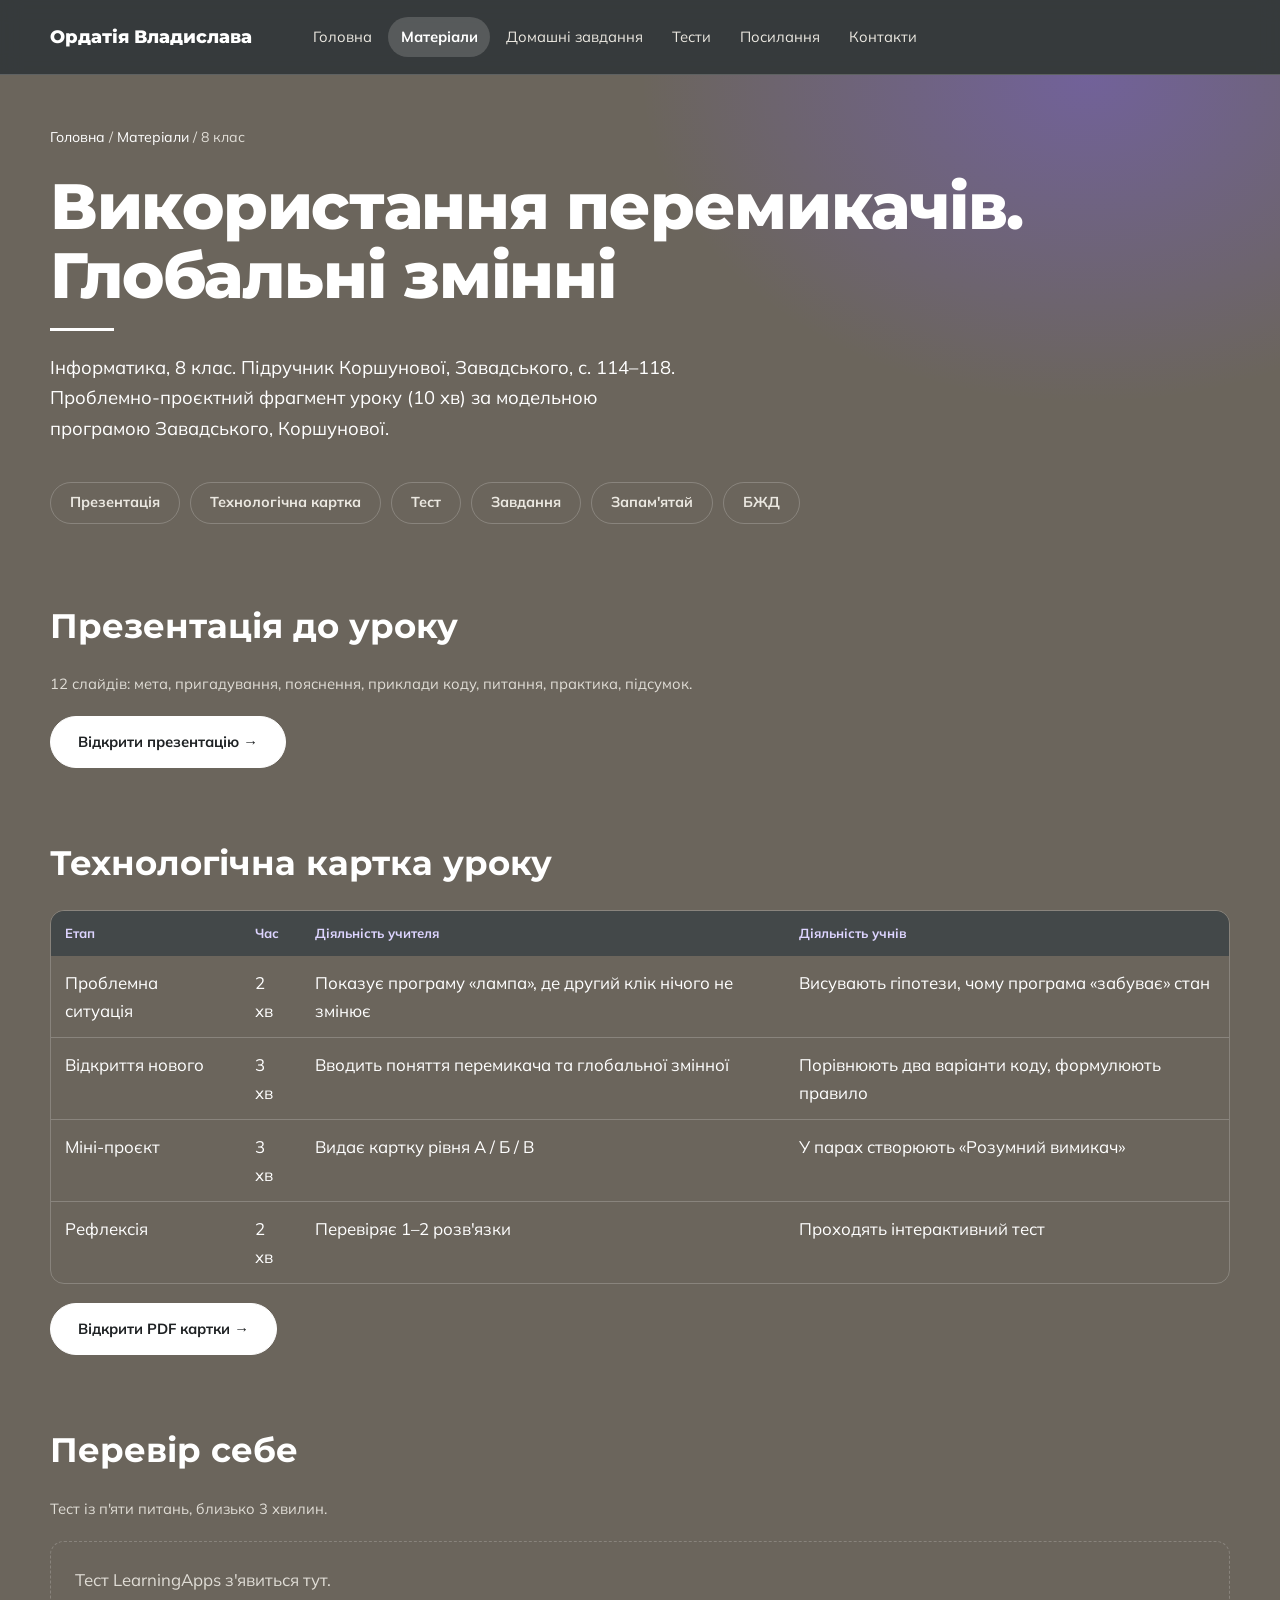
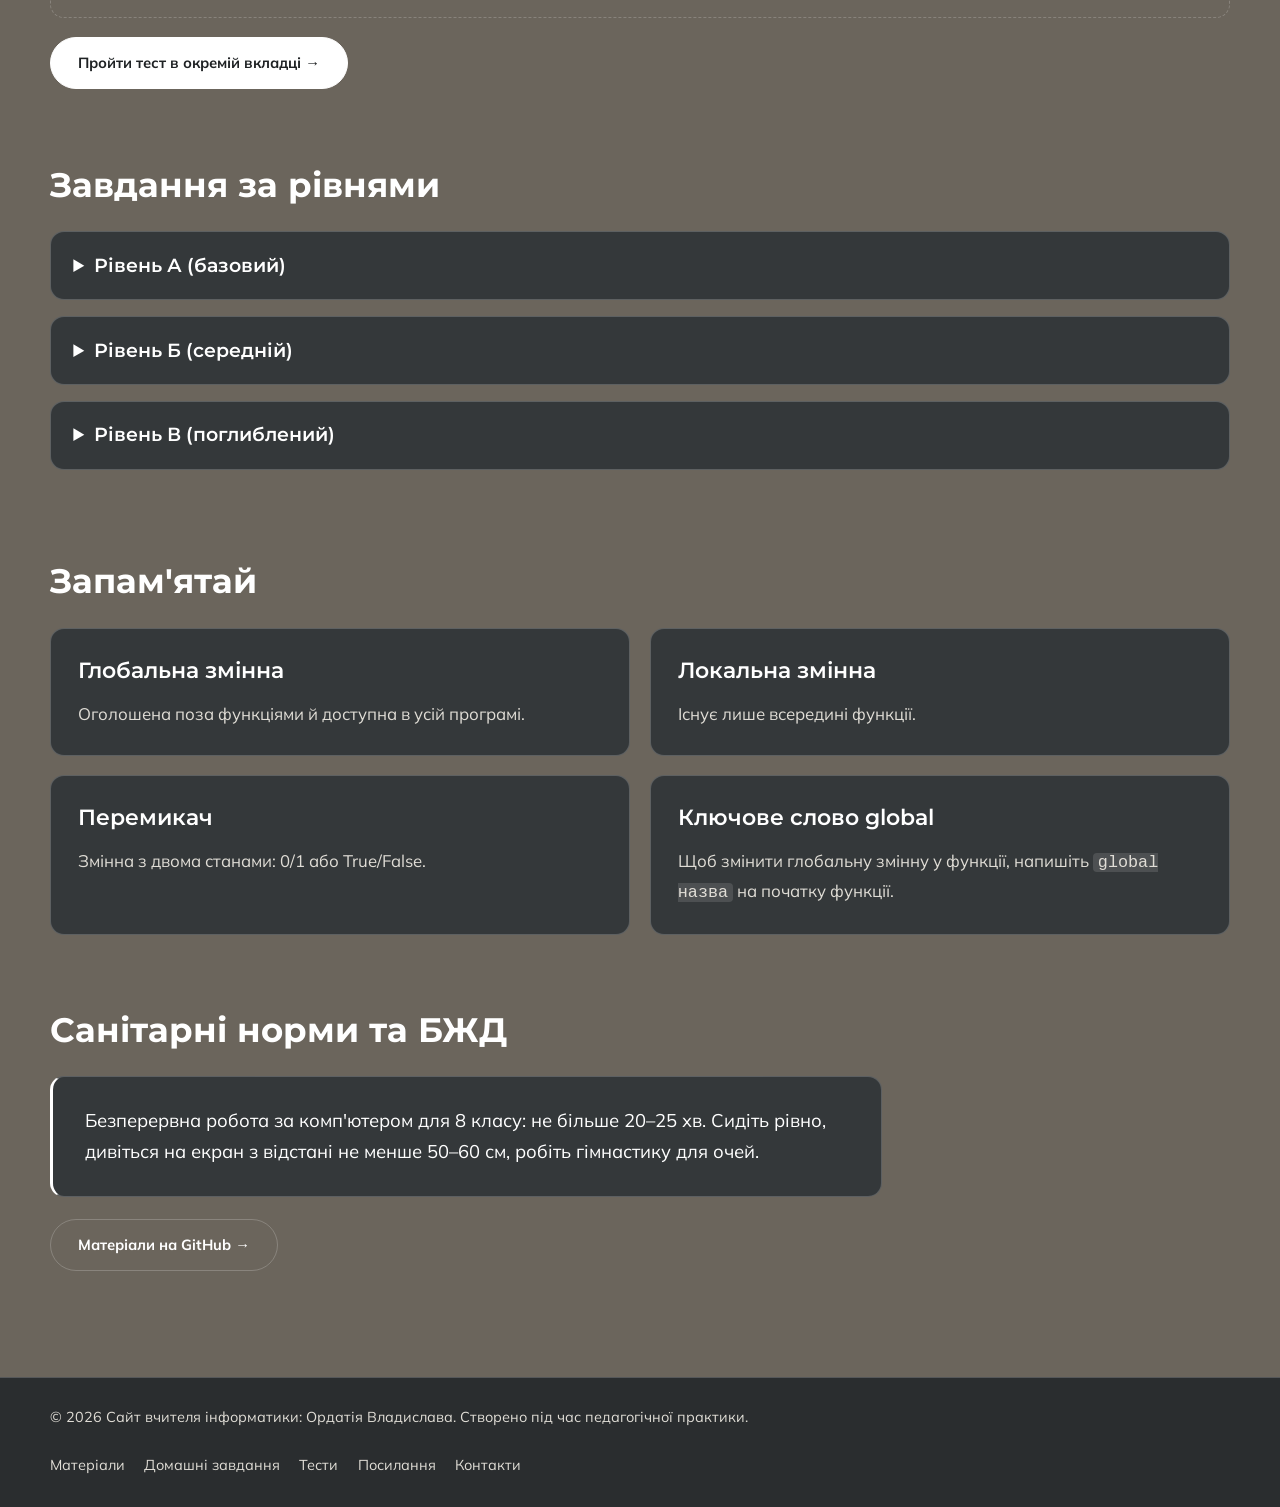
==== lesson-switches.html @ e312a19d "Add files via upload" ====
<!DOCTYPE html>
<html lang="uk">
<head>
<meta charset="UTF-8">
<meta name="viewport" content="width=device-width, initial-scale=1">
<title>Перемикачі та глобальні змінні — Ордатія Владислава</title>
<meta name="description" content="Матеріали уроку інформатики для 8 класу: використання перемикачів, глобальні змінні.">
<link rel="preconnect" href="https://fonts.googleapis.com">
<link rel="preconnect" href="https://fonts.gstatic.com" crossorigin>
<link href="https://fonts.googleapis.com/css2?family=Mulish:wght@400;600;700;800&family=Montserrat:wght@500;600;700;800&display=swap" rel="stylesheet">
<link rel="stylesheet" href="style.css">
<style>
  pre.code{background:#1f2224;color:#eef0f3;border:1px solid var(--line);border-radius:10px;padding:1rem 1.2rem;overflow-x:auto;font:.92rem/1.55 Consolas,"Courier New",monospace;margin:1rem 0}
  code{font-family:Consolas,"Courier New",monospace;background:rgba(255,255,255,.12);padding:0 .3em;border-radius:4px}
  pre.code code{background:none;padding:0}
  .lvl{background:var(--card);border:1px solid var(--line);border-radius:14px;margin-bottom:1rem;overflow:hidden}
  .lvl summary{cursor:pointer;padding:1.1rem 1.4rem;font-family:var(--serif);font-weight:600;font-size:1.2rem}
  .lvl > div{padding:0 1.4rem 1.2rem;border-top:1px solid var(--line)}
  .lvl p{margin-top:1rem;color:var(--mute)}
  .embed{border:1px dashed var(--line);border-radius:14px;padding:1.5rem;color:var(--mute)}
  .embed iframe{width:100%;min-height:420px;border:0;border-radius:10px}
  .rows li.two{grid-template-columns:1fr}
</style>
</head>
<body>
<header class="bar">
  <div class="wrap">
    <a class="brand" href="index.html">Ордатія Владислава</a>
    <nav id="menu" aria-label="Головне меню"><ul><li><a href="index.html">Головна</a></li><li><a href="materials.html" aria-current="page">Матеріали</a></li><li><a href="homework.html">Домашні завдання</a></li><li><a href="tests.html">Тести</a></li><li><a href="links.html">Посилання</a></li><li><a href="contacts.html">Контакти</a></li></ul></nav>
    <button class="burger" aria-expanded="false" aria-controls="menu">Меню</button>
  </div>
</header>
<main>
<section class="page-head"><div class="wrap">
  <p class="crumbs"><a href="index.html">Головна</a> / <a href="materials.html">Матеріали</a> / 8 клас</p>
  <h1>Використання перемикачів. Глобальні змінні</h1>
  <p class="lead">Інформатика, 8 клас. Підручник Коршунової, Завадського, с. 114–118. Проблемно-проєктний фрагмент уроку (10 хв) за модельною програмою Завадського, Коршунової.</p>
</div></section>
<div class="body">
  <nav class="sub-nav" aria-label="Розділи сторінки"><a href="#slides">Презентація</a><a href="#card">Технологічна картка</a><a href="#quiz">Тест</a><a href="#tasks">Завдання</a><a href="#notes">Запам'ятай</a><a href="#safety">БЖД</a></nav>

  <section class="block" id="slides">
    <h2>Презентація до уроку</h2>
    <p class="mat-note">12 слайдів: мета, пригадування, пояснення, приклади коду, питання, практика, підсумок.</p>
    <div class="btns"><a class="btn accent" href="ВСТАВТЕ_ПОСИЛАННЯ_НА_GOOGLE_ПРЕЗЕНТАЦІЮ" target="_blank" rel="noopener">Відкрити презентацію →</a></div>
  </section>

  <section class="block" id="card">
    <h2>Технологічна картка уроку</h2>
    <div class="table-scroll"><table>
      <thead><tr><th>Етап</th><th>Час</th><th>Діяльність учителя</th><th>Діяльність учнів</th></tr></thead>
      <tbody>
        <tr><td>Проблемна ситуація</td><td>2 хв</td><td>Показує програму «лампа», де другий клік нічого не змінює</td><td>Висувають гіпотези, чому програма «забуває» стан</td></tr>
        <tr><td>Відкриття нового</td><td>3 хв</td><td>Вводить поняття перемикача та глобальної змінної</td><td>Порівнюють два варіанти коду, формулюють правило</td></tr>
        <tr><td>Міні-проєкт</td><td>3 хв</td><td>Видає картку рівня А / Б / В</td><td>У парах створюють «Розумний вимикач»</td></tr>
        <tr><td>Рефлексія</td><td>2 хв</td><td>Перевіряє 1–2 розв'язки</td><td>Проходять інтерактивний тест</td></tr>
      </tbody></table></div>
    <div class="btns" style="margin-top:1.2rem"><a class="btn accent" href="#" target="_blank" rel="noopener">Відкрити PDF картки →</a></div>
  </section>

  <section class="block" id="quiz">
    <h2>Перевір себе</h2>
    <p class="mat-note">Тест із п'яти питань, близько 3 хвилин.</p>
    <div class="embed">
      <!-- Замініть цей рядок кодом вбудування з LearningApps (кнопка «Вбудувати») -->
      Тест LearningApps з'явиться тут.
    </div>
    <div class="btns" style="margin-top:1.2rem"><a class="btn accent" href="#" target="_blank" rel="noopener">Пройти тест в окремій вкладці →</a></div>
  </section>

  <section class="block" id="tasks">
    <h2>Завдання за рівнями</h2>
    <details class="lvl"><summary>Рівень А (базовий)</summary><div>
      <p>Лампа не вимикається другим кліком. Додайте один рядок, щоб програма запрацювала.</p>
<pre class="code"><code>light = False

def switch():
    light = not light
    print("Світло:", light)

switch()
switch()</code></pre>
      <p>Підказка: Python створює локальну змінну, якщо не вказати, що вона глобальна.</p>
    </div></details>
    <details class="lvl"><summary>Рівень Б (середній)</summary><div>
      <p>Додайте лічильник <code>count</code>, який збільшується на 1 при кожному перемиканні. Після двох викликів виведіть: <code>Перемикань: 2</code>. Лічильник теж має бути глобальною змінною.</p>
    </div></details>
    <details class="lvl"><summary>Рівень В (поглиблений)</summary><div>
      <p>Створіть перемикач із трьома режимами: 0 (вимкнено), 1 (тьмяно), 2 (яскраво). Кожен виклик <code>switch()</code> переходить до наступного режиму, після 2 знову 0. Виведіть назву режиму текстом.</p>
      <p>Підказка: використайте операцію <code>%</code> (залишок від ділення).</p>
    </div></details>
  </section>

  <section class="block" id="notes">
    <h2>Запам'ятай</h2>
    <div class="cols">
      <div class="cell"><h3>Глобальна змінна</h3><p>Оголошена поза функціями й доступна в усій програмі.</p></div>
      <div class="cell"><h3>Локальна змінна</h3><p>Існує лише всередині функції.</p></div>
      <div class="cell"><h3>Перемикач</h3><p>Змінна з двома станами: 0/1 або True/False.</p></div>
      <div class="cell"><h3>Ключове слово global</h3><p>Щоб змінити глобальну змінну у функції, напишіть <code>global назва</code> на початку функції.</p></div>
    </div>
  </section>

  <section class="block" id="safety">
    <h2>Санітарні норми та БЖД</h2>
    <div class="about-card">Безперервна робота за комп'ютером для 8 класу: не більше 20–25 хв. Сидіть рівно, дивіться на екран з відстані не менше 50–60 см, робіть гімнастику для очей.</div>
    <div class="btns" style="margin-top:1.4rem"><a class="btn" href="#" target="_blank" rel="noopener">Матеріали на GitHub →</a></div>
  </section>
</div>
</main>
<footer>
  <div class="wrap">
    <span>© 2026 Сайт вчителя інформатики: Ордатія Владислава. Створено під час педагогічної практики.</span>
    <ul><li><a href="materials.html">Матеріали</a></li><li><a href="homework.html">Домашні завдання</a></li><li><a href="tests.html">Тести</a></li><li><a href="links.html">Посилання</a></li><li><a href="contacts.html">Контакти</a></li></ul>
  </div>
</footer>
<script src="script.js"></script>
</body>
</html>
---- style.css ----
:root{
  --bg:#6b655c;
  --card:#34383a;
  --fg:#ffffff;
  --mute:#e0ddd6;
  --gold:#ffffff;
  --gold-hover:#e6e1d8;
  --ink:#ddd4ff;
  --gold-soft:rgba(255,255,255,.09);
  --line:rgba(255,255,255,.20);
  --tint:#434849;
  --serif:"Montserrat","Segoe UI",Arial,sans-serif;
  --sans:"Mulish","Segoe UI",Arial,sans-serif;
}
*{box-sizing:border-box;margin:0;padding:0}
html{scroll-behavior:smooth;color-scheme:light}
body{
  font-family:var(--sans);font-size:1.05rem;line-height:1.65;
  background:var(--bg);color:var(--fg);
  min-height:100vh;display:flex;flex-direction:column;
}
main{flex:1}
a{color:inherit}
:focus-visible{outline:3px solid var(--gold);outline-offset:3px;border-radius:6px}
.wrap{width:min(1180px,100% - 2.5rem);margin-inline:auto}
mark{background:var(--gold);color:#1f2224;border-radius:3px;padding:0 .1em}

/* ---------- Шапка ---------- */
.bar{position:sticky;top:0;z-index:30;background:rgba(52,56,58,.95);backdrop-filter:blur(10px);-webkit-backdrop-filter:blur(10px);border-bottom:1px solid var(--line)}
.bar .wrap{display:flex;align-items:center;min-height:74px;gap:1rem}
.brand{display:flex;align-items:center;gap:.7rem;text-decoration:none;font-family:var(--serif);font-weight:800;font-size:1.15rem;white-space:nowrap}
.brand svg{width:34px;height:34px;flex-shrink:0}
.brand span{border-bottom:2px solid var(--gold);padding-bottom:2px}
nav{margin-left:2rem}
nav ul{list-style:none;display:flex;gap:.2rem}
nav a{display:block;padding:.5rem .8rem;text-decoration:none;font-size:.92rem;color:#ebe8e1;border-radius:999px;transition:color .15s}
nav a:hover{color:var(--ink)}
nav a[aria-current="page"]{color:#fff;font-weight:700;background:rgba(255,255,255,.16)}
.burger{display:none;margin-left:auto;font:inherit;font-size:.9rem;background:none;border:1px solid var(--line);color:var(--fg);border-radius:999px;padding:.5rem 1rem;cursor:pointer}

/* ---------- Кнопки ---------- */
.btn{
  display:inline-block;font:inherit;font-weight:700;font-size:.92rem;text-decoration:none;cursor:pointer;
  padding:.8rem 1.7rem;border-radius:999px;border:1px solid var(--line);background:transparent;color:var(--fg);
  transition:background .15s,color .15s,border-color .15s;
}
.btn:hover{border-color:var(--ink);color:var(--ink)}
.btn.gold,.btn.accent{background:var(--gold);border-color:var(--gold);color:#1f2224}
.btn.gold:hover,.btn.accent:hover{background:var(--gold-hover);border-color:var(--gold-hover);color:#1f2224}
.btns{display:flex;gap:.9rem;flex-wrap:wrap}

/* ---------- Головна ---------- */
.hero{
  position:relative;overflow:hidden;min-height:min(88vh,780px);display:flex;align-items:center;justify-content:center;text-align:center;
  background:linear-gradient(to bottom,#80796d 0,#80796d 76%,#2f3335 76%,#2f3335 100%);
}
.hero::before{
  content:"";position:absolute;top:5%;right:11%;width:124px;height:58px;
  background:
    radial-gradient(circle 28px at 29px 29px,#ebe8e1 97%,transparent 100%),
    radial-gradient(circle 28px at 95px 29px,#ebe8e1 97%,transparent 100%);
}
.hero-art{position:absolute;inset:0;pointer-events:none}
.hero-art span{
  position:absolute;left:50%;top:7%;width:clamp(110px,13vw,180px);height:84%;
  transform:translateX(-50%) rotate(14deg);border-radius:4px;font-size:0;color:transparent;
  background:
    radial-gradient(circle at 28% 18%,#ff5ecb 0 7px,transparent 8px),
    radial-gradient(circle at 70% 42%,#4de1ff 0 9px,transparent 10px),
    radial-gradient(circle at 36% 68%,#ff5ecb 0 6px,transparent 7px),
    radial-gradient(circle at 72% 88%,#4de1ff 0 7px,transparent 8px),
    linear-gradient(160deg,#2b2a86 0%,#5436e6 38%,#8d3fd2 68%,#242a73 100%);
  box-shadow:0 30px 50px rgba(0,0,0,.35);
}
.hero-art::before{
  content:"";position:absolute;left:9%;top:32%;width:92px;height:230px;
  border:5px solid #c4b5ff;transform:rotate(-9deg);
}
.hero-inner{position:relative;z-index:1;padding:5rem 0 6rem}
.hero h1{font-family:var(--serif);font-weight:800;font-size:clamp(2.4rem,6.4vw,5rem);line-height:1.08;max-width:15ch;margin-inline:auto;letter-spacing:-.02em;color:#fff;text-shadow:0 2px 24px rgba(0,0,0,.25)}
.hero h1 em{display:block;font-style:normal;font-weight:700;color:#ddd4ff}
.hero .btns{margin-top:.2rem;justify-content:center}
.hero-sub{margin:1.6rem auto 2.2rem;max-width:30rem;color:#fff;font-size:1.1rem}

.section{padding:4.5rem 0 0}
.section:last-of-type{padding-bottom:5rem}
.section h2{font-family:var(--serif);font-weight:700;font-size:clamp(1.7rem,3.4vw,2.5rem);margin-bottom:1.6rem}
.about-card{border:1px solid var(--line);border-left:3px solid var(--gold);border-radius:14px;background:var(--card);padding:1.8rem 2rem;max-width:52rem;font-size:1.15rem}
.about-card small{display:block;color:var(--ink);font-weight:700;font-size:.85rem;margin-bottom:.5rem}

.index-grid{display:grid;grid-template-columns:repeat(3,1fr);gap:1.2rem}
.tile{
  display:flex;flex-direction:column;min-height:230px;padding:1.6rem;text-decoration:none;
  background:var(--card);border:1px solid var(--line);border-radius:14px;
  transition:border-color .2s,transform .2s,background .2s;
}
.tile .num{font-family:var(--serif);font-style:italic;font-size:1.3rem;color:var(--ink)}
.tile h3{font-family:var(--serif);font-weight:600;font-size:1.55rem;line-height:1.2;margin:1.6rem 0 .5rem}
.tile p{color:var(--mute);font-size:.95rem}
.tile .arrow{margin-top:auto;padding-top:1rem;color:var(--ink);font-size:1.6rem;line-height:1;transition:transform .2s}
.tile:hover{border-color:var(--gold);transform:translateY(-3px);background:#3f4447;box-shadow:0 10px 28px rgba(0,0,0,.35)}
.tile:hover .arrow{transform:translateX(8px)}

/* ---------- Внутрішні сторінки ---------- */
.page-head{padding:3.2rem 0 1.4rem;background:radial-gradient(ellipse 50% 120% at 85% 0%,rgba(124,92,255,.38) 0%,transparent 70%)}
.crumbs{font-size:.88rem;color:var(--mute);margin-bottom:1.4rem}
.crumbs a{text-decoration:none;color:var(--fg)}
.crumbs a:hover{color:var(--ink)}
.page-head h1{font-family:var(--serif);font-weight:800;letter-spacing:-.02em;font-size:clamp(2.2rem,5.5vw,4rem);line-height:1.08}
.page-head h1::after{content:"";display:block;width:64px;height:3px;background:var(--gold);margin-top:1.1rem}
.page-head p.lead{margin-top:1.4rem;max-width:40rem;font-size:1.15rem;color:#ffffff}

.body{width:min(1180px,100% - 2.5rem);margin-inline:auto;padding:1rem 0 5rem}
.block{padding:1.6rem 0}
.block > h2,.block.flush > h2{font-family:var(--serif);font-weight:700;font-size:clamp(1.5rem,3vw,2.1rem);margin:1rem 0 1.2rem;padding:0}
.cols{display:grid;grid-template-columns:1fr 1fr;gap:1.2rem}
.cols.three{grid-template-columns:repeat(3,1fr)}
.cols + .cols{margin-top:1.2rem}
.cell{background:var(--card);border:1px solid var(--line);border-radius:14px;padding:1.7rem}
.cell h3{font-family:var(--serif);font-weight:600;font-size:1.4rem;line-height:1.25;margin-bottom:1rem}
.cell p{color:var(--mute)}
.cell .btn{margin-top:1.4rem}

.rows{list-style:none;border-top:1px solid var(--line)}
.rows li{display:grid;grid-template-columns:2.6rem 1fr auto;gap:.8rem;align-items:baseline;padding:.9rem 0;border-bottom:1px solid var(--line)}
.rows .n{font-family:var(--serif);font-style:italic;color:var(--ink)}
.rows a.go{font-size:.88rem;font-weight:700;color:var(--ink);text-decoration:none;white-space:nowrap}
.rows a.go:hover{text-decoration:underline}

.checks{list-style:none;border-top:1px solid var(--line);margin-bottom:1.5rem}
.checks li{border-bottom:1px solid var(--line)}
.checks label{display:flex;gap:.9rem;align-items:flex-start;padding:.9rem 0;cursor:pointer}
.checks input{appearance:none;-webkit-appearance:none;width:1.3rem;height:1.3rem;border:2px solid var(--ink);border-radius:6px;margin-top:.25rem;flex-shrink:0;cursor:pointer;background:transparent;position:relative}
.checks input:checked{background:var(--gold);border-color:var(--gold)}
.checks input:checked::after{content:"";position:absolute;left:.33rem;top:.07rem;width:.35rem;height:.7rem;border:solid #1f2224;border-width:0 2px 2px 0;transform:rotate(45deg)}
.checks input:checked + span{text-decoration:line-through;color:var(--mute)}
.tag{display:inline-block;font-size:.88rem;font-weight:700;color:var(--ink);border:1px solid var(--ink);border-radius:999px;padding:.25rem 1rem}

.table-scroll{overflow-x:auto}
table{width:100%;border-collapse:collapse}
th{font-weight:700;font-size:.82rem;text-align:left;padding:.75rem .9rem;background:var(--tint);color:var(--ink)}
td{padding:.8rem .9rem;border-bottom:1px solid var(--line);vertical-align:top}
.block > .table-scroll{border:1px solid var(--line);border-radius:14px}
.block > .table-scroll tr:last-child td{border-bottom:0}

.tabs{display:inline-flex;border:1px solid var(--line);border-radius:999px;padding:4px;margin-bottom:1.6rem}
.tab{font:inherit;font-weight:700;font-size:.92rem;padding:.55rem 1.5rem;border:0;border-radius:999px;background:transparent;color:var(--fg);cursor:pointer}
.tab[aria-selected="true"]{background:var(--gold);color:#1f2224}
.plan-panel[hidden]{display:none}
.plan-meta{font-size:.9rem;color:var(--mute);margin-bottom:1.4rem;max-width:52rem}
.plan-topic{background:var(--card);border:1px solid var(--line);border-radius:14px;margin-bottom:1rem;overflow:hidden}
.plan-topic summary{cursor:pointer;display:flex;align-items:center;gap:1rem;padding:1.1rem 1.4rem;font-family:var(--serif);font-weight:600;font-size:1.2rem;list-style:none}
.plan-topic summary::-webkit-details-marker{display:none}
.plan-topic summary em{font-style:normal;font-family:var(--sans);font-size:.85rem;font-weight:700;color:var(--ink);margin-left:auto;white-space:nowrap}
.plan-topic summary::after{content:"+";color:var(--ink);font-size:1.5rem;line-height:1;font-family:var(--sans)}
.plan-topic[open] summary{border-bottom:1px solid var(--line)}
.plan-topic[open] summary::after{content:"–"}
.plan-table th{background:var(--tint)}
.plan-table td:first-child{width:3.5rem;font-family:var(--serif);font-style:italic;color:var(--ink)}
.plan-table tr:last-child td{border-bottom:0}
.plan-table tr.sem td{background:var(--gold-soft);color:var(--ink);font-weight:700;font-size:.9rem}

.mail{display:inline-block;font-family:var(--serif);font-weight:600;font-size:clamp(1.3rem,3vw,2rem);color:var(--ink);text-decoration:none;border-bottom:2px solid var(--gold);word-break:break-all;line-height:1.2}
.mail:hover{color:#ffffff;border-color:#ffffff}

footer{border-top:1px solid var(--line);background:#2a2d2f;color:var(--mute)}
footer .wrap{display:flex;justify-content:space-between;gap:1.5rem;flex-wrap:wrap;padding:1.8rem 0;font-size:.9rem}
footer ul{list-style:none;display:flex;gap:1.2rem;flex-wrap:wrap}
footer a{text-decoration:none}
footer a:hover{color:var(--ink)}



/* ---------- Друк ---------- */
@media print{
  @page{size:A4;margin:14mm}
  body{background:#fff;color:#000;font-size:11pt;display:block}
  .bar,footer,.d-note,.d-toolbar,.d-mode-hint,.crumbs,.lead,.add-entry,.entry-head .del,.sig-actions,.d-stats{display:none!important}
  .page-head{background:none;padding:0 0 .6rem}
  .page-head h1{font-size:20pt;text-align:center}
  .page-head h1::after{margin-inline:auto}
  .body{width:100%;padding:0}
  .block{padding:.6rem 0}
  .d-in{border:0;border-bottom:1px solid #000;border-radius:0;background:none!important;padding:.1rem 0;color:#000;-webkit-text-fill-color:#000;opacity:1}
  textarea.d-in{overflow:visible;resize:none;min-height:0}
  .entry,.final{border:1px solid #000;border-radius:0;break-inside:avoid;page-break-inside:avoid}
  .entry-head{background:#eee;border-color:#000}
  .teacher-box{background:none;border-color:#000}
  .sig-box{min-height:70px}
  .stamp{border-color:#000;color:#000}
  .cell{border:0;padding:0;background:none}
  .d-in::placeholder{color:transparent;-webkit-text-fill-color:transparent}
  input[type=date]::-webkit-calendar-picker-indicator{display:none}
  .sig-meta{color:#000}
  .d-field > span,.d-label,.teacher-box .who{color:#000}
}

/* ---------- Адаптивність ---------- */
@media (max-width:1120px){
  .burger{display:block}
  nav{display:none;position:absolute;top:100%;left:0;right:0;margin:0;background:#3a3e41;border-bottom:1px solid var(--line);padding:.5rem 1.25rem 1rem;box-shadow:0 14px 24px rgba(0,0,0,.35)}
  nav.open{display:block}
  nav ul{flex-direction:column}
  nav a{padding:.8rem .4rem;border-radius:0;border-bottom:1px solid var(--line)}
}
@media (max-width:860px){
  .index-grid,.cols.three{grid-template-columns:1fr 1fr}
  .cols{grid-template-columns:1fr}
  .hero-inner{padding:3.5rem 0}
  .hero-art::before{display:none}.hero::before{right:5%}
}
@media (max-width:560px){
  .index-grid,.cols.three{grid-template-columns:1fr}
  .tile{min-height:180px}
  .brand{font-size:1.05rem}
  .brand svg{width:28px;height:28px}
  .rows li{grid-template-columns:2rem 1fr}
  .rows a.go{grid-column:2}
}
@media (prefers-reduced-motion:reduce){html{scroll-behavior:auto}*{transition:none!important}}
[hidden]{display:none!important}


.rows li > span:nth-child(2){min-width:0}
.src{display:block;margin-top:.2rem;font-size:.82rem;line-height:1.5;color:var(--mute)}
.src a{color:var(--ink);text-decoration:underline;text-underline-offset:2px}
.src a:hover{color:var(--fg)}
.mat-note{font-size:.92rem;color:var(--mute);max-width:46rem;margin-bottom:1.2rem}


@media print{
  .cell{background:#fff!important}
  .cell *,.block > h2,.page-head h1{color:#000!important}
}
@media print{.block > h2{break-after:avoid;page-break-after:avoid}.block{break-inside:avoid}}

/* ---------- Матеріали: навігація по розділах, Про мене ---------- */
.sub-nav{display:flex;flex-wrap:wrap;gap:.6rem;margin:0 0 2rem}
.sub-nav a{border:1px solid var(--line);border-radius:999px;padding:.5rem 1.2rem;font-weight:700;font-size:.9rem;text-decoration:none}
.sub-nav a:hover{background:var(--gold);color:#1f2224;border-color:var(--gold)}
.block[id]{scroll-margin-top:5rem}
.about-me{display:grid;grid-template-columns:auto 1fr;gap:1.6rem;align-items:center}
.about-me .ava{width:84px;height:84px;border-radius:50%;background:var(--gold);color:#1f2224;display:grid;place-items:center;font-family:var(--serif);font-weight:800;font-size:1.9rem}
.about-me h3{font-family:var(--serif);font-size:1.5rem;margin-bottom:.4rem}
.about-me p{margin:0}
@media (max-width:560px){.about-me{grid-template-columns:1fr}}
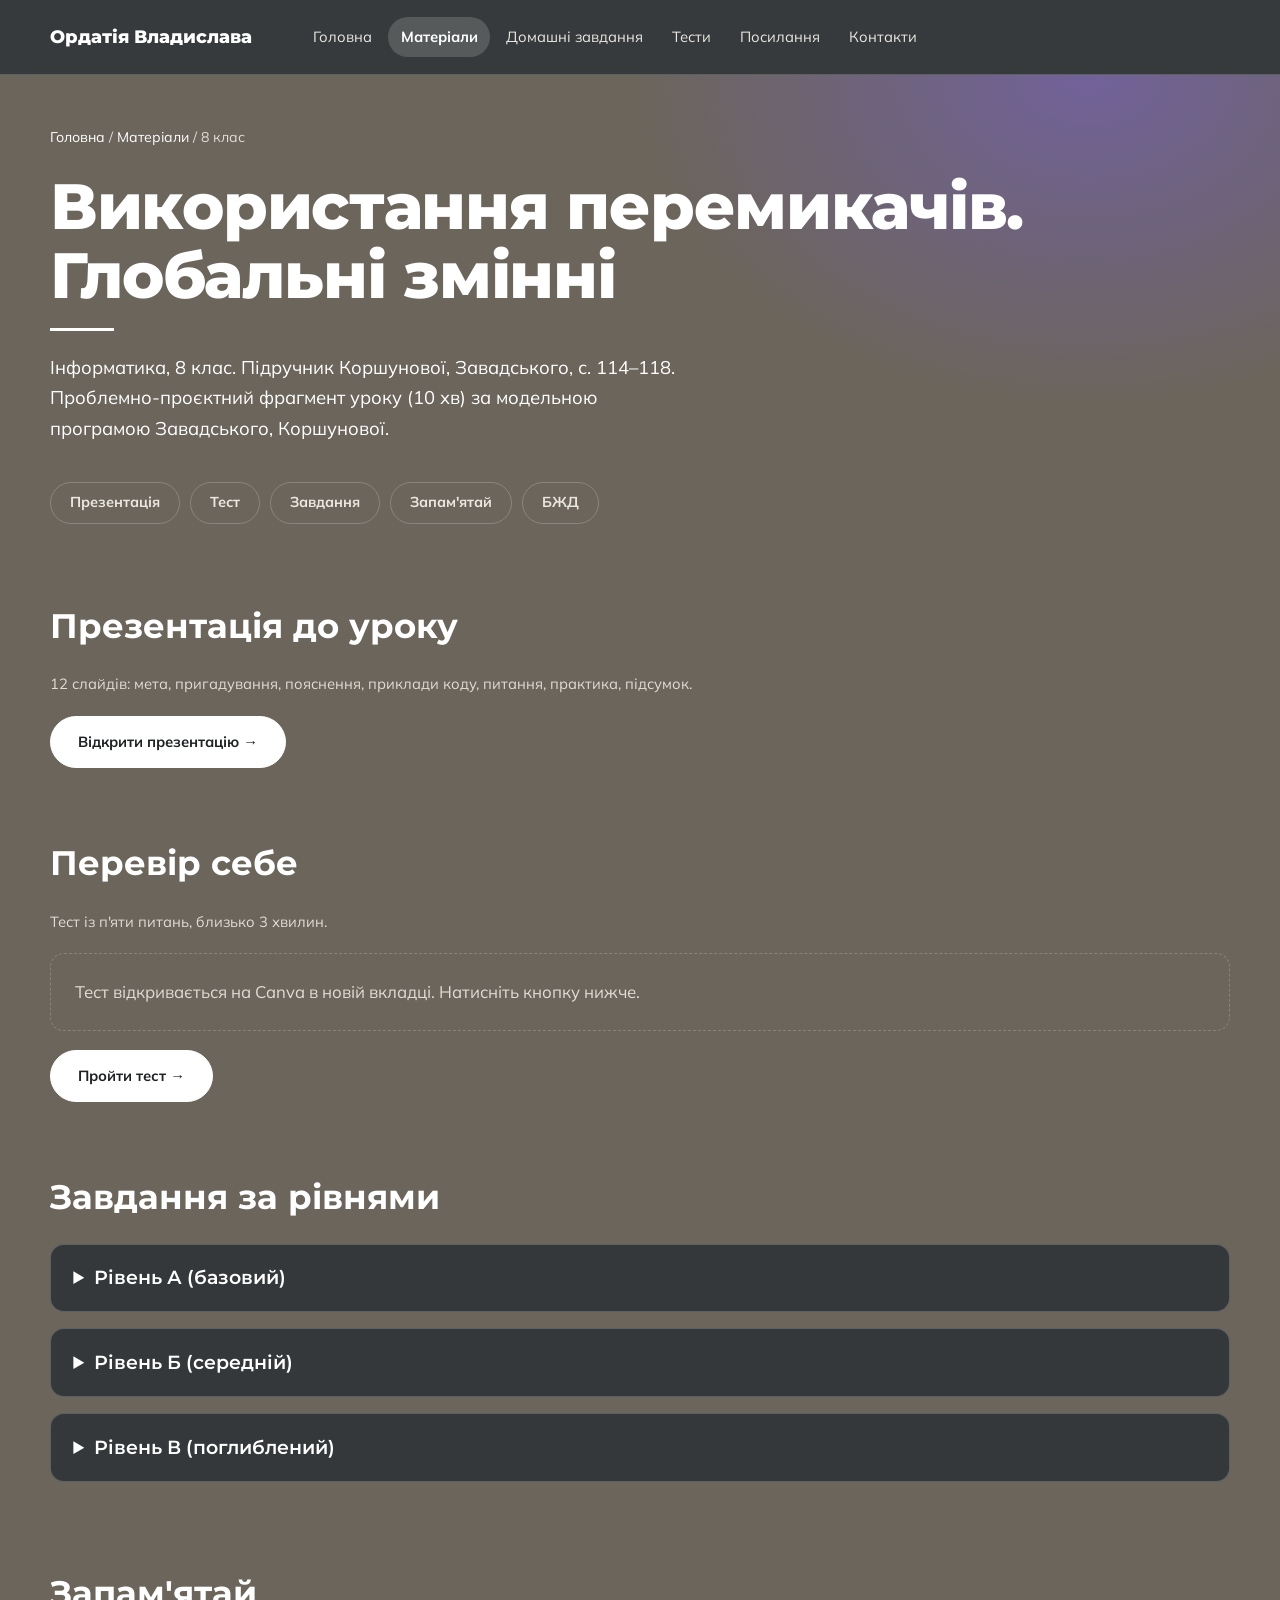
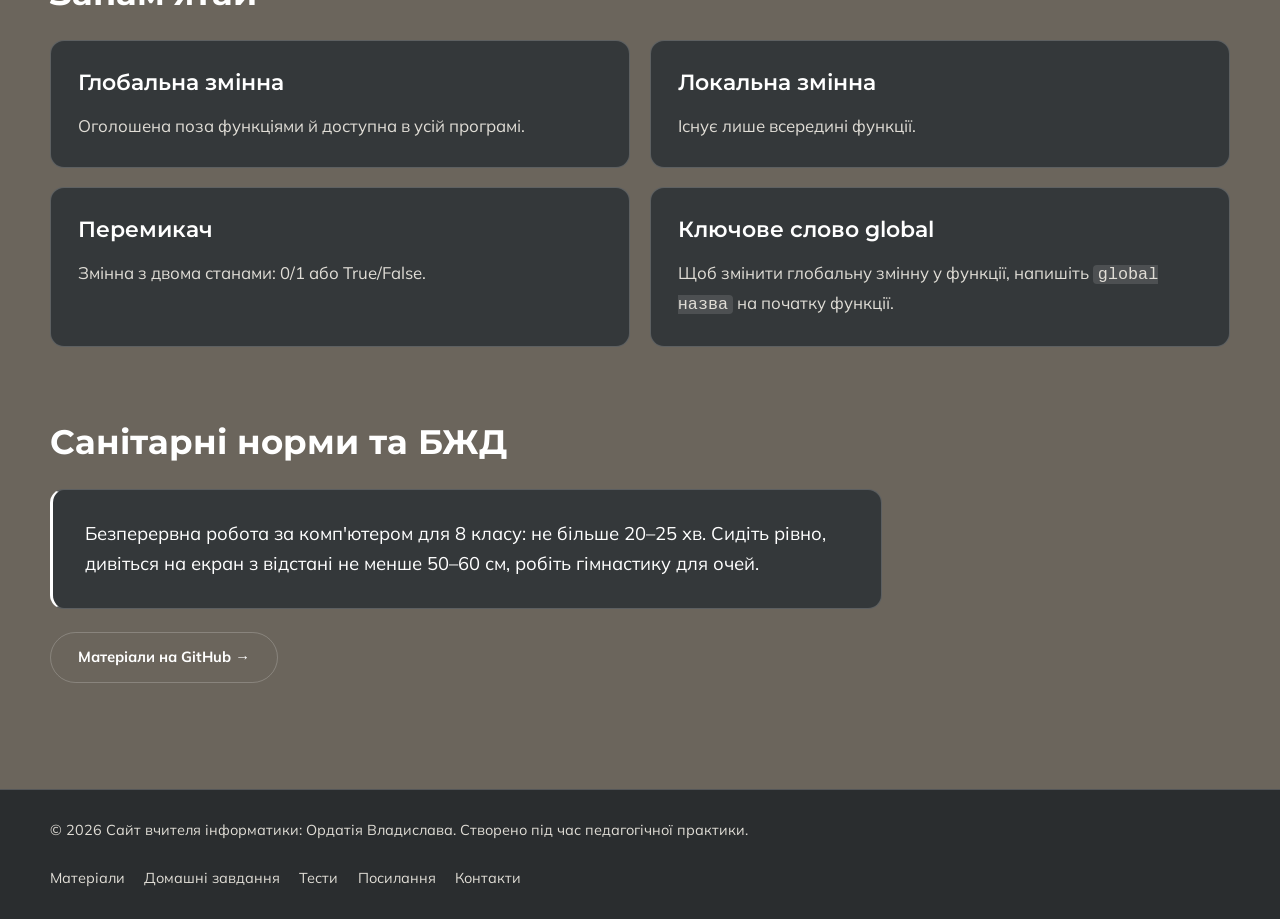
==== commit e34b4251: "Add files via upload" ====
--- a/lesson-switches.html
+++ b/lesson-switches.html
@@ -37,7 +37,7 @@
   <p class="lead">Інформатика, 8 клас. Підручник Коршунової, Завадського, с. 114–118. Проблемно-проєктний фрагмент уроку (10 хв) за модельною програмою Завадського, Коршунової.</p>
 </div></section>
 <div class="body">
-  <nav class="sub-nav" aria-label="Розділи сторінки"><a href="#slides">Презентація</a><a href="#card">Технологічна картка</a><a href="#quiz">Тест</a><a href="#tasks">Завдання</a><a href="#notes">Запам'ятай</a><a href="#safety">БЖД</a></nav>
+  <nav class="sub-nav" aria-label="Розділи сторінки"><a href="#slides">Презентація</a><a href="#quiz">Тест</a><a href="#tasks">Завдання</a><a href="#notes">Запам'ятай</a><a href="#safety">БЖД</a></nav>
 
   <section class="block" id="slides">
     <h2>Презентація до уроку</h2>
@@ -45,27 +45,11 @@
     <div class="btns"><a class="btn accent" href="ВСТАВТЕ_ПОСИЛАННЯ_НА_GOOGLE_ПРЕЗЕНТАЦІЮ" target="_blank" rel="noopener">Відкрити презентацію →</a></div>
   </section>
 
-  <section class="block" id="card">
-    <h2>Технологічна картка уроку</h2>
-    <div class="table-scroll"><table>
-      <thead><tr><th>Етап</th><th>Час</th><th>Діяльність учителя</th><th>Діяльність учнів</th></tr></thead>
-      <tbody>
-        <tr><td>Проблемна ситуація</td><td>2 хв</td><td>Показує програму «лампа», де другий клік нічого не змінює</td><td>Висувають гіпотези, чому програма «забуває» стан</td></tr>
-        <tr><td>Відкриття нового</td><td>3 хв</td><td>Вводить поняття перемикача та глобальної змінної</td><td>Порівнюють два варіанти коду, формулюють правило</td></tr>
-        <tr><td>Міні-проєкт</td><td>3 хв</td><td>Видає картку рівня А / Б / В</td><td>У парах створюють «Розумний вимикач»</td></tr>
-        <tr><td>Рефлексія</td><td>2 хв</td><td>Перевіряє 1–2 розв'язки</td><td>Проходять інтерактивний тест</td></tr>
-      </tbody></table></div>
-    <div class="btns" style="margin-top:1.2rem"><a class="btn accent" href="#" target="_blank" rel="noopener">Відкрити PDF картки →</a></div>
-  </section>
-
   <section class="block" id="quiz">
     <h2>Перевір себе</h2>
     <p class="mat-note">Тест із п'яти питань, близько 3 хвилин.</p>
-    <div class="embed">
-      <!-- Замініть цей рядок кодом вбудування з LearningApps (кнопка «Вбудувати») -->
-      Тест LearningApps з'явиться тут.
-    </div>
-    <div class="btns" style="margin-top:1.2rem"><a class="btn accent" href="#" target="_blank" rel="noopener">Пройти тест в окремій вкладці →</a></div>
+    <div class="embed">Тест відкривається на Canva в новій вкладці. Натисніть кнопку нижче.</div>
+    <div class="btns" style="margin-top:1.2rem"><a class="btn accent" href="https://canva.link/hbnzt6uvc1fxhqu" target="_blank" rel="noopener">Пройти тест →</a></div>
   </section>
 
   <section class="block" id="tasks">
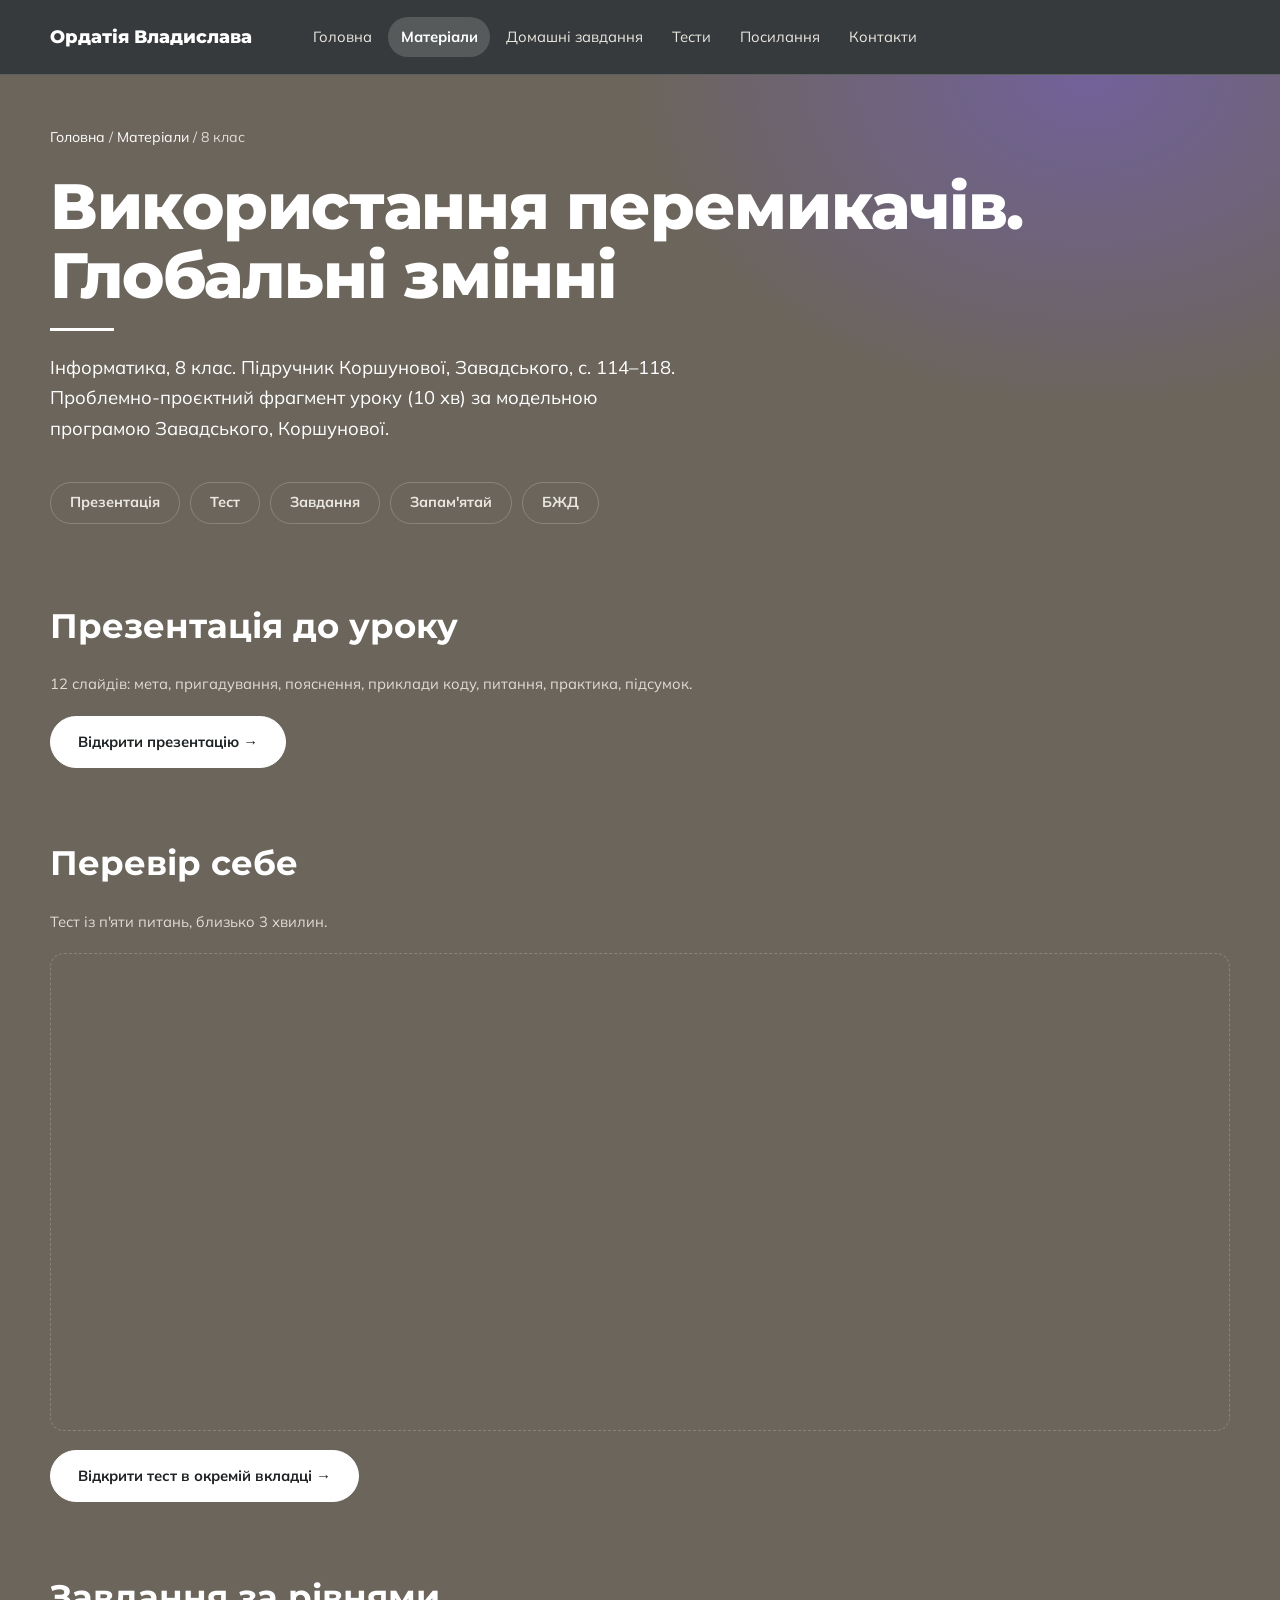
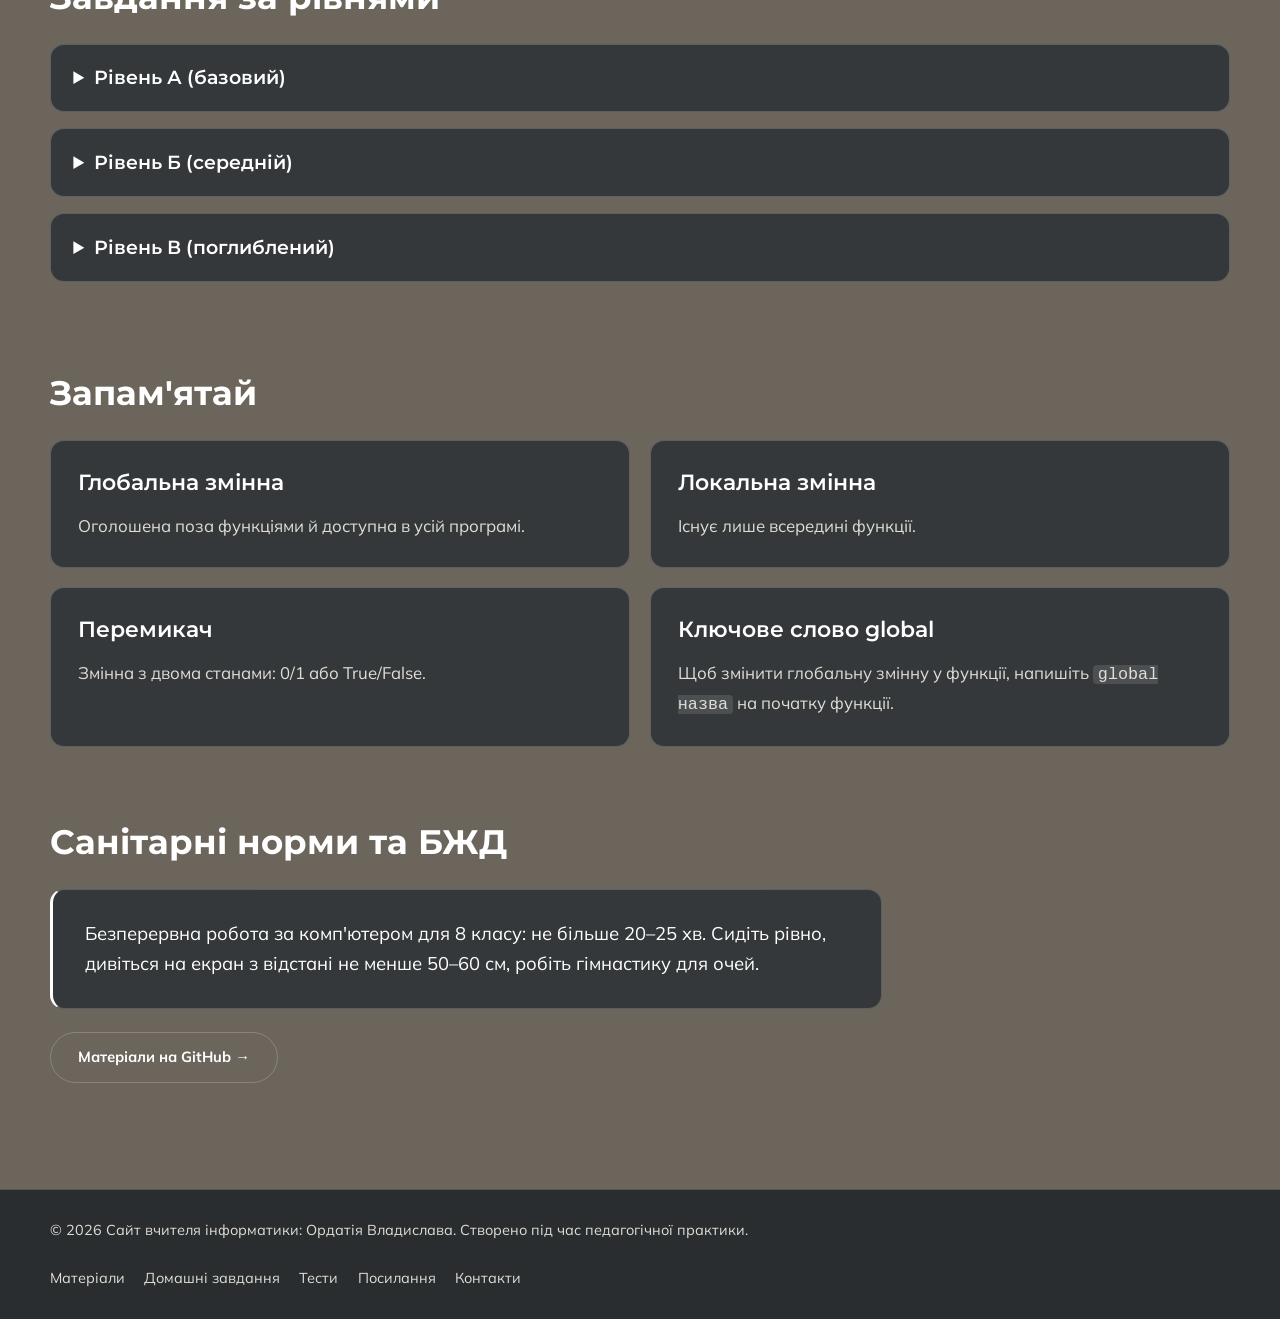
==== commit 158c27d5: "Add files via upload" ====
--- a/lesson-switches.html
+++ b/lesson-switches.html
@@ -42,14 +42,14 @@
   <section class="block" id="slides">
     <h2>Презентація до уроку</h2>
     <p class="mat-note">12 слайдів: мета, пригадування, пояснення, приклади коду, питання, практика, підсумок.</p>
-    <div class="btns"><a class="btn accent" href="ВСТАВТЕ_ПОСИЛАННЯ_НА_GOOGLE_ПРЕЗЕНТАЦІЮ" target="_blank" rel="noopener">Відкрити презентацію →</a></div>
+    <div class="btns"><a class="btn accent" href="https://canva.link/hbnzt6uvc1fxhqu" target="_blank" rel="noopener">Відкрити презентацію →</a></div>
   </section>
 
   <section class="block" id="quiz">
     <h2>Перевір себе</h2>
     <p class="mat-note">Тест із п'яти питань, близько 3 хвилин.</p>
-    <div class="embed">Тест відкривається на Canva в новій вкладці. Натисніть кнопку нижче.</div>
-    <div class="btns" style="margin-top:1.2rem"><a class="btn accent" href="https://canva.link/hbnzt6uvc1fxhqu" target="_blank" rel="noopener">Пройти тест →</a></div>
+    <div class="embed"><iframe src="https://learningapps.org/watch?v=pgxeu4q4c26" title="Тест: глобальна змінна чи ні?" allowfullscreen></iframe></div>
+    <div class="btns" style="margin-top:1.2rem"><a class="btn accent" href="https://learningapps.org/watch?v=pgxeu4q4c26" target="_blank" rel="noopener">Відкрити тест в окремій вкладці →</a></div>
   </section>
 
   <section class="block" id="tasks">
